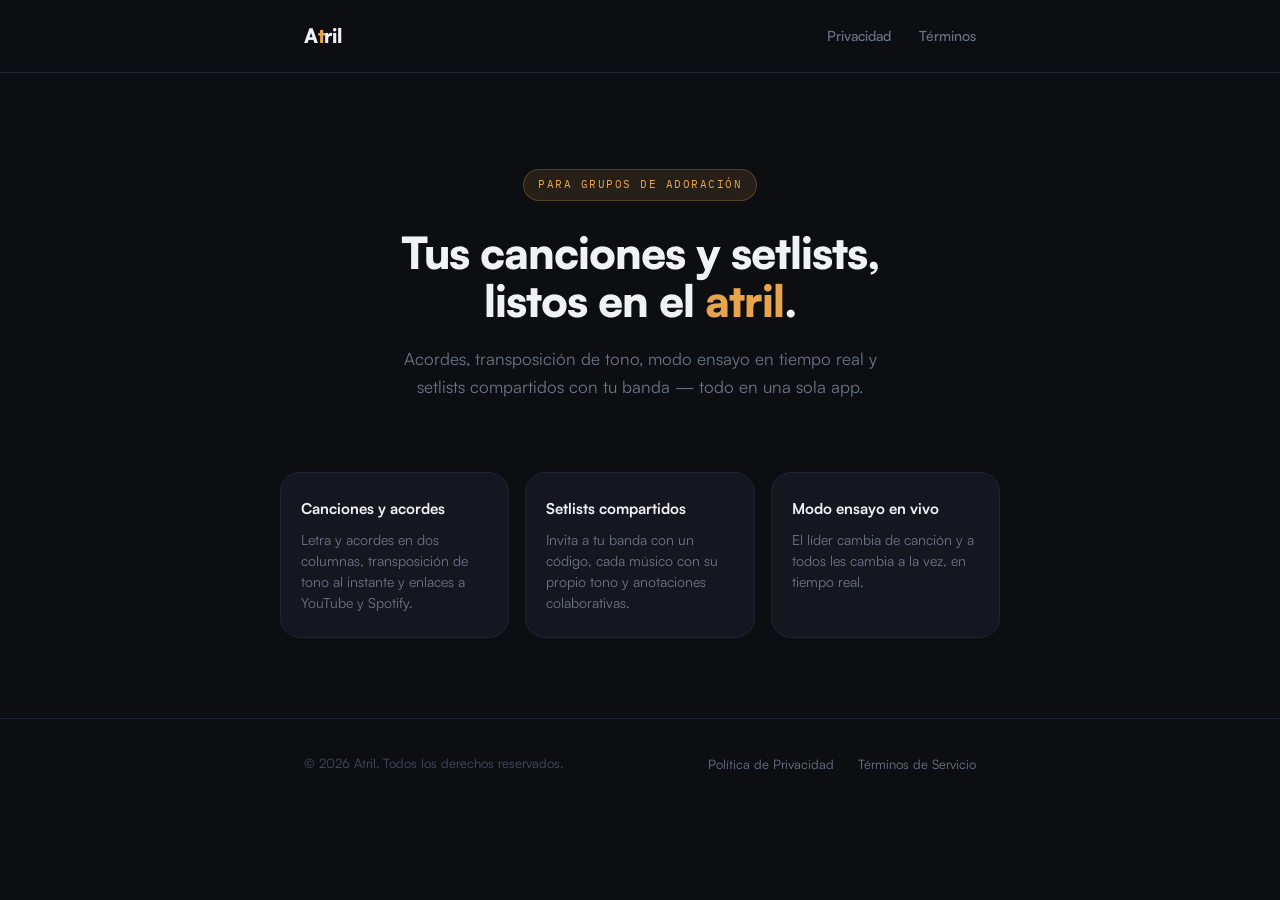
==== index.html @ 2d499328 "Web publica de Atril: landing, politica de privacidad y terminos Sitio estatico simple (sin build st" ====
<!doctype html>
<html lang="es">
<head>
<meta charset="utf-8">
<meta name="viewport" content="width=device-width, initial-scale=1">
<title>Atril — Canciones y setlists para tu grupo de adoración</title>
<meta name="description" content="Atril es la app de canciones y setlists para grupos de adoración: acordes, transposición, modo ensayo en tiempo real y más.">
<link rel="icon" href="favicon.png">
<link rel="preconnect" href="https://fonts.googleapis.com">
<link href="https://fonts.googleapis.com/css2?family=IBM+Plex+Mono:wght@500&display=swap" rel="stylesheet">
<link rel="stylesheet" href="style.css">
</head>
<body>

<header class="site-header">
  <div class="wrap">
    <div class="wordmark">A<span>t</span>ril</div>
    <nav>
      <a href="privacy/">Privacidad</a>
      <a href="terms/">Términos</a>
    </nav>
  </div>
</header>

<main>
  <section class="hero wrap">
    <span class="tag">Para grupos de adoración</span>
    <h1>Tus canciones y setlists,<br>listos en el <span>atril</span>.</h1>
    <p>Acordes, transposición de tono, modo ensayo en tiempo real y setlists compartidos con tu banda — todo en una sola app.</p>
  </section>

  <section class="wrap features">
    <div class="feature">
      <h3>Canciones y acordes</h3>
      <p>Letra y acordes en dos columnas, transposición de tono al instante y enlaces a YouTube y Spotify.</p>
    </div>
    <div class="feature">
      <h3>Setlists compartidos</h3>
      <p>Invita a tu banda con un código, cada músico con su propio tono y anotaciones colaborativas.</p>
    </div>
    <div class="feature">
      <h3>Modo ensayo en vivo</h3>
      <p>El líder cambia de canción y a todos les cambia a la vez, en tiempo real.</p>
    </div>
  </section>
</main>

<footer class="site-footer">
  <div class="wrap">
    <p>&copy; 2026 Atril. Todos los derechos reservados.</p>
    <nav>
      <a href="privacy/">Política de Privacidad</a>
      <a href="terms/">Términos de Servicio</a>
    </nav>
  </div>
</footer>

</body>
</html>
---- style.css ----
@font-face {
  font-family: 'Satoshi';
  src: url('assets/fonts/Satoshi-Regular.otf') format('opentype');
  font-weight: 400;
  font-display: swap;
}
@font-face {
  font-family: 'Satoshi';
  src: url('assets/fonts/Satoshi-Medium.otf') format('opentype');
  font-weight: 500;
  font-display: swap;
}
@font-face {
  font-family: 'Satoshi';
  src: url('assets/fonts/Satoshi-Bold.otf') format('opentype');
  font-weight: 700;
  font-display: swap;
}
@font-face {
  font-family: 'Satoshi';
  src: url('assets/fonts/Satoshi-Black.otf') format('opentype');
  font-weight: 900;
  font-display: swap;
}

:root {
  --background: #0C0E12;
  --surface: #141720;
  --surface-hover: #1A1E2A;
  --elevated: #1E2333;

  --border-subtle: #1E2333;
  --border: #252B3A;
  --border-strong: #333B4F;

  --text-primary: #F0F2F5;
  --text-secondary: #6B7486;
  --text-tertiary: #454D5F;

  --accent: #E8A44A;
  --accent-muted: rgba(232, 164, 74, 0.12);
  --accent-glow: rgba(232, 164, 74, 0.06);
  --accent-secondary: #4A9EAF;

  --danger: #C4564A;

  --radius-sm: 10px;
  --radius-md: 14px;
  --radius-lg: 20px;
  --radius-xl: 28px;

  --max-width: 720px;
}

* { box-sizing: border-box; }

html { color-scheme: dark; }

body {
  margin: 0;
  background: var(--background);
  color: var(--text-primary);
  font-family: 'Satoshi', -apple-system, BlinkMacSystemFont, 'Segoe UI', sans-serif;
  font-weight: 400;
  line-height: 1.6;
  -webkit-font-smoothing: antialiased;
}

a { color: var(--accent); text-decoration: none; }
a:hover { text-decoration: underline; }

.wrap {
  max-width: var(--max-width);
  margin: 0 auto;
  padding: 0 24px;
}

/* Header */
.site-header {
  border-bottom: 1px solid var(--border-subtle);
  padding: 20px 0;
}
.site-header .wrap {
  display: flex;
  align-items: center;
  justify-content: space-between;
}
.wordmark {
  font-family: 'Satoshi', sans-serif;
  font-weight: 900;
  font-size: 20px;
  letter-spacing: -0.3px;
  color: var(--text-primary);
}
.wordmark span { color: var(--accent); }
.site-header nav a {
  color: var(--text-secondary);
  font-weight: 500;
  font-size: 14px;
  margin-left: 24px;
}
.site-header nav a:hover { color: var(--text-primary); text-decoration: none; }

/* Hero */
.hero {
  padding: 96px 0 72px;
  text-align: center;
}
.hero .tag {
  display: inline-block;
  font-family: 'IBM Plex Mono', monospace;
  font-size: 11px;
  letter-spacing: 1.5px;
  text-transform: uppercase;
  color: var(--accent);
  background: var(--accent-muted);
  border: 1px solid rgba(232, 164, 74, 0.25);
  border-radius: 999px;
  padding: 6px 14px;
  margin-bottom: 28px;
}
.hero h1 {
  font-family: 'Satoshi', sans-serif;
  font-weight: 900;
  font-size: 44px;
  letter-spacing: -1px;
  line-height: 1.1;
  margin: 0 0 20px;
}
.hero h1 span { color: var(--accent); }
.hero p {
  color: var(--text-secondary);
  font-size: 17px;
  max-width: 480px;
  margin: 0 auto;
}

/* Feature grid */
.features {
  display: grid;
  grid-template-columns: repeat(3, 1fr);
  gap: 16px;
  padding: 0 0 80px;
}
.feature {
  background: var(--surface);
  border: 1px solid var(--border-subtle);
  border-radius: var(--radius-lg);
  padding: 24px 20px;
}
.feature h3 {
  font-size: 15px;
  font-weight: 700;
  margin: 0 0 8px;
}
.feature p {
  color: var(--text-secondary);
  font-size: 14px;
  margin: 0;
  line-height: 1.5;
}

/* Legal document pages */
.legal-header {
  padding: 56px 0 32px;
  border-bottom: 1px solid var(--border-subtle);
}
.legal-header .back {
  display: inline-flex;
  align-items: center;
  gap: 6px;
  color: var(--text-secondary);
  font-size: 14px;
  font-weight: 500;
  margin-bottom: 24px;
}
.legal-header .back:hover { color: var(--text-primary); text-decoration: none; }
.legal-header h1 {
  font-family: 'Satoshi', sans-serif;
  font-weight: 900;
  font-size: 32px;
  letter-spacing: -0.6px;
  margin: 0 0 10px;
}
.legal-header .updated {
  font-family: 'IBM Plex Mono', monospace;
  font-size: 12px;
  color: var(--text-tertiary);
  letter-spacing: 0.3px;
}

.legal-body { padding: 40px 0 100px; }

.toc {
  background: var(--surface);
  border: 1px solid var(--border-subtle);
  border-radius: var(--radius-lg);
  padding: 20px 24px;
  margin-bottom: 48px;
}
.toc p {
  font-family: 'IBM Plex Mono', monospace;
  font-size: 11px;
  letter-spacing: 0.8px;
  text-transform: uppercase;
  color: var(--text-tertiary);
  margin: 0 0 12px;
}
.toc ol {
  margin: 0;
  padding-left: 20px;
  columns: 2;
  column-gap: 24px;
}
.toc li { font-size: 14px; margin-bottom: 8px; }
.toc a { color: var(--text-secondary); }
.toc a:hover { color: var(--accent); text-decoration: none; }

.legal-body section {
  margin-bottom: 40px;
  scroll-margin-top: 24px;
}
.legal-body h2 {
  font-size: 20px;
  font-weight: 700;
  letter-spacing: -0.2px;
  margin: 0 0 14px;
  padding-top: 8px;
}
.legal-body h2 .num {
  font-family: 'IBM Plex Mono', monospace;
  color: var(--accent);
  font-weight: 500;
  margin-right: 10px;
  font-size: 16px;
}
.legal-body p { color: var(--text-secondary); margin: 0 0 14px; font-size: 15px; }
.legal-body ul { color: var(--text-secondary); font-size: 15px; padding-left: 20px; margin: 0 0 14px; }
.legal-body li { margin-bottom: 8px; }
.legal-body strong { color: var(--text-primary); font-weight: 700; }
.legal-body .callout {
  background: var(--surface);
  border: 1px solid var(--border-subtle);
  border-left: 3px solid var(--accent);
  border-radius: var(--radius-sm);
  padding: 14px 18px;
  font-size: 14px;
  color: var(--text-secondary);
}

/* Footer */
.site-footer {
  border-top: 1px solid var(--border-subtle);
  padding: 32px 0;
}
.site-footer .wrap {
  display: flex;
  align-items: center;
  justify-content: space-between;
  flex-wrap: wrap;
  gap: 12px;
}
.site-footer p {
  color: var(--text-tertiary);
  font-size: 13px;
  margin: 0;
}
.site-footer nav a {
  color: var(--text-secondary);
  font-size: 13px;
  margin-left: 20px;
}

@media (max-width: 640px) {
  .hero h1 { font-size: 32px; }
  .features { grid-template-columns: 1fr; }
  .toc ol { columns: 1; }
  .legal-header h1 { font-size: 26px; }
  .site-footer .wrap { flex-direction: column; align-items: flex-start; }
  .site-footer nav a { margin-left: 0; margin-right: 16px; }
}
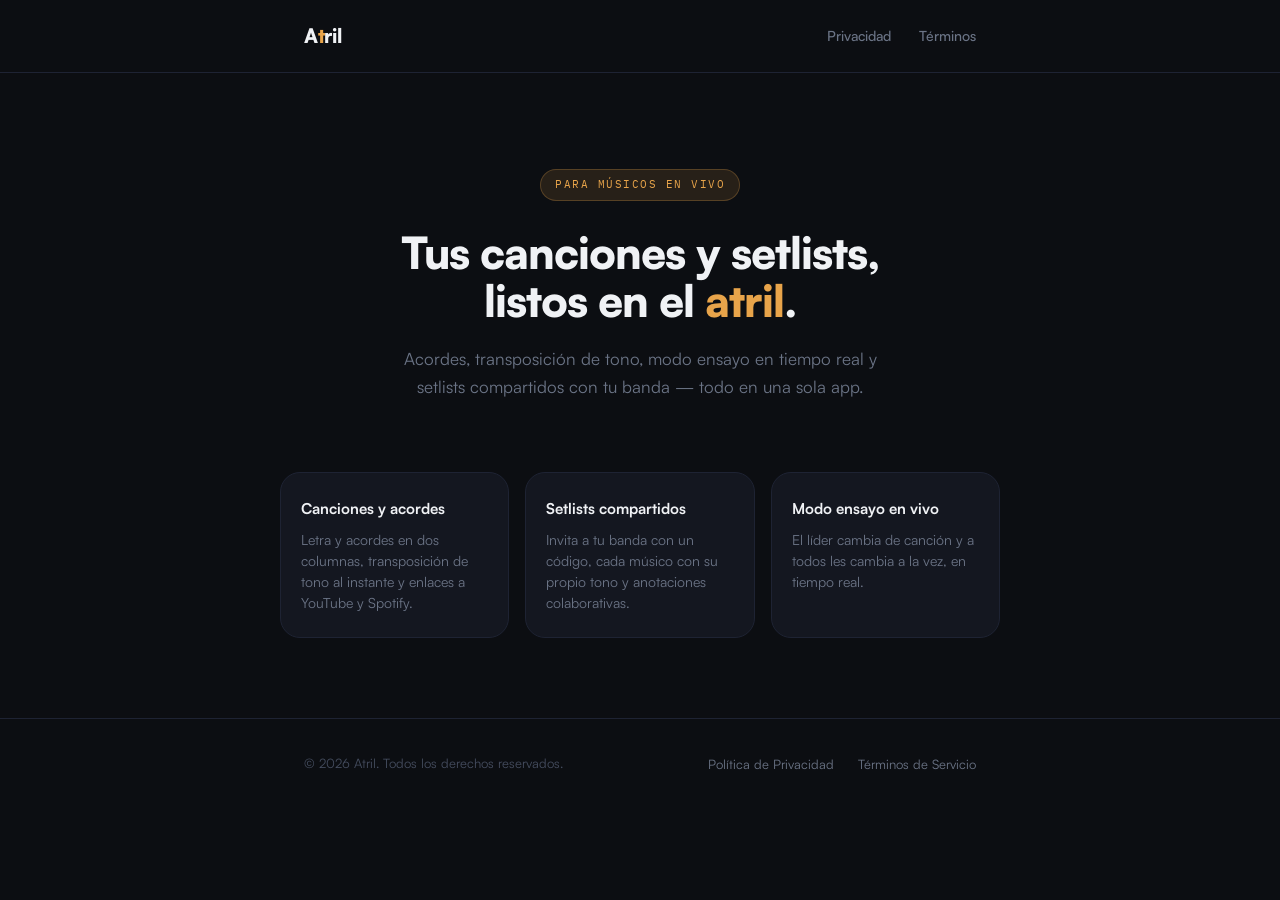
==== commit 8c253fa0: "Abrir el posicionamiento de la web: musicos y bandas, no solo iglesias Atril sirve para cualquier gr" ====
--- a/index.html
+++ b/index.html
@@ -3,8 +3,8 @@
 <head>
 <meta charset="utf-8">
 <meta name="viewport" content="width=device-width, initial-scale=1">
-<title>Atril — Canciones y setlists para tu grupo de adoración</title>
-<meta name="description" content="Atril es la app de canciones y setlists para grupos de adoración: acordes, transposición, modo ensayo en tiempo real y más.">
+<title>Atril — Canciones y setlists para músicos en vivo</title>
+<meta name="description" content="Atril es la app de canciones y setlists para músicos y bandas: acordes, transposición, modo ensayo en tiempo real y más.">
 <link rel="icon" href="favicon.png">
 <link rel="preconnect" href="https://fonts.googleapis.com">
 <link href="https://fonts.googleapis.com/css2?family=IBM+Plex+Mono:wght@500&display=swap" rel="stylesheet">
@@ -24,7 +24,7 @@
 
 <main>
   <section class="hero wrap">
-    <span class="tag">Para grupos de adoración</span>
+    <span class="tag">Para músicos en vivo</span>
     <h1>Tus canciones y setlists,<br>listos en el <span>atril</span>.</h1>
     <p>Acordes, transposición de tono, modo ensayo en tiempo real y setlists compartidos con tu banda — todo en una sola app.</p>
   </section>
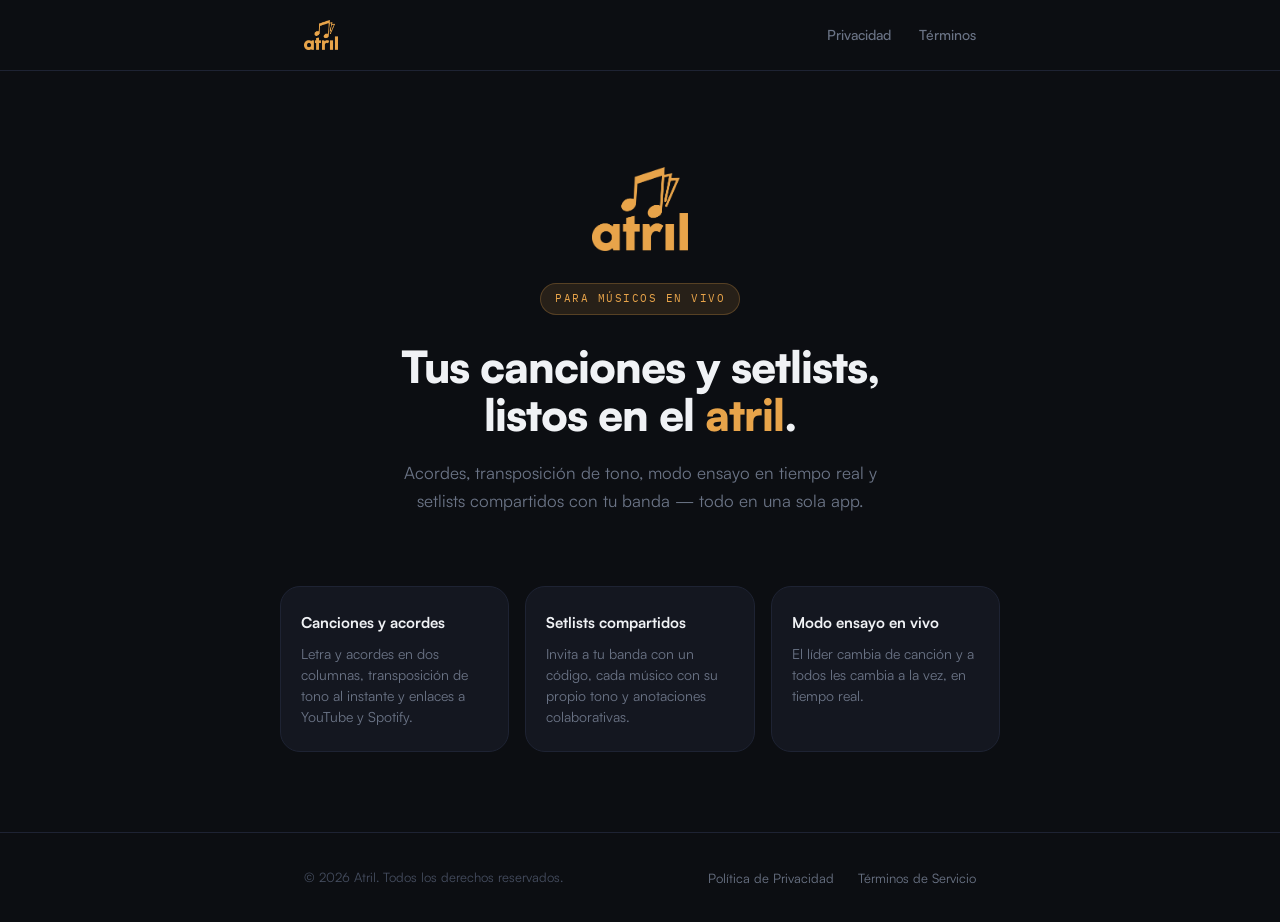
==== commit b762fed1: "Usar el logo real en la web Sustituye el wordmark hecho con CSS por el logo definitivo (naranja sobr" ====
--- a/index.html
+++ b/index.html
@@ -14,7 +14,7 @@
 
 <header class="site-header">
   <div class="wrap">
-    <div class="wordmark">A<span>t</span>ril</div>
+    <div class="wordmark"><img src="assets/logo.png" alt="Atril"></div>
     <nav>
       <a href="privacy/">Privacidad</a>
       <a href="terms/">Términos</a>
@@ -24,6 +24,7 @@
 
 <main>
   <section class="hero wrap">
+    <img class="hero-logo" src="assets/logo.png" alt="Atril">
     <span class="tag">Para músicos en vivo</span>
     <h1>Tus canciones y setlists,<br>listos en el <span>atril</span>.</h1>
     <p>Acordes, transposición de tono, modo ensayo en tiempo real y setlists compartidos con tu banda — todo en una sola app.</p>
--- a/style.css
+++ b/style.css
@@ -86,13 +86,14 @@
   justify-content: space-between;
 }
 .wordmark {
-  font-family: 'Satoshi', sans-serif;
-  font-weight: 900;
-  font-size: 20px;
-  letter-spacing: -0.3px;
-  color: var(--text-primary);
-}
-.wordmark span { color: var(--accent); }
+  display: block;
+  line-height: 0;
+}
+.wordmark img {
+  height: 30px;
+  width: auto;
+  display: block;
+}
 .site-header nav a {
   color: var(--text-secondary);
   font-weight: 500;
@@ -105,6 +106,12 @@
 .hero {
   padding: 96px 0 72px;
   text-align: center;
+}
+.hero .hero-logo {
+  height: 84px;
+  width: auto;
+  display: block;
+  margin: 0 auto 32px;
 }
 .hero .tag {
   display: inline-block;
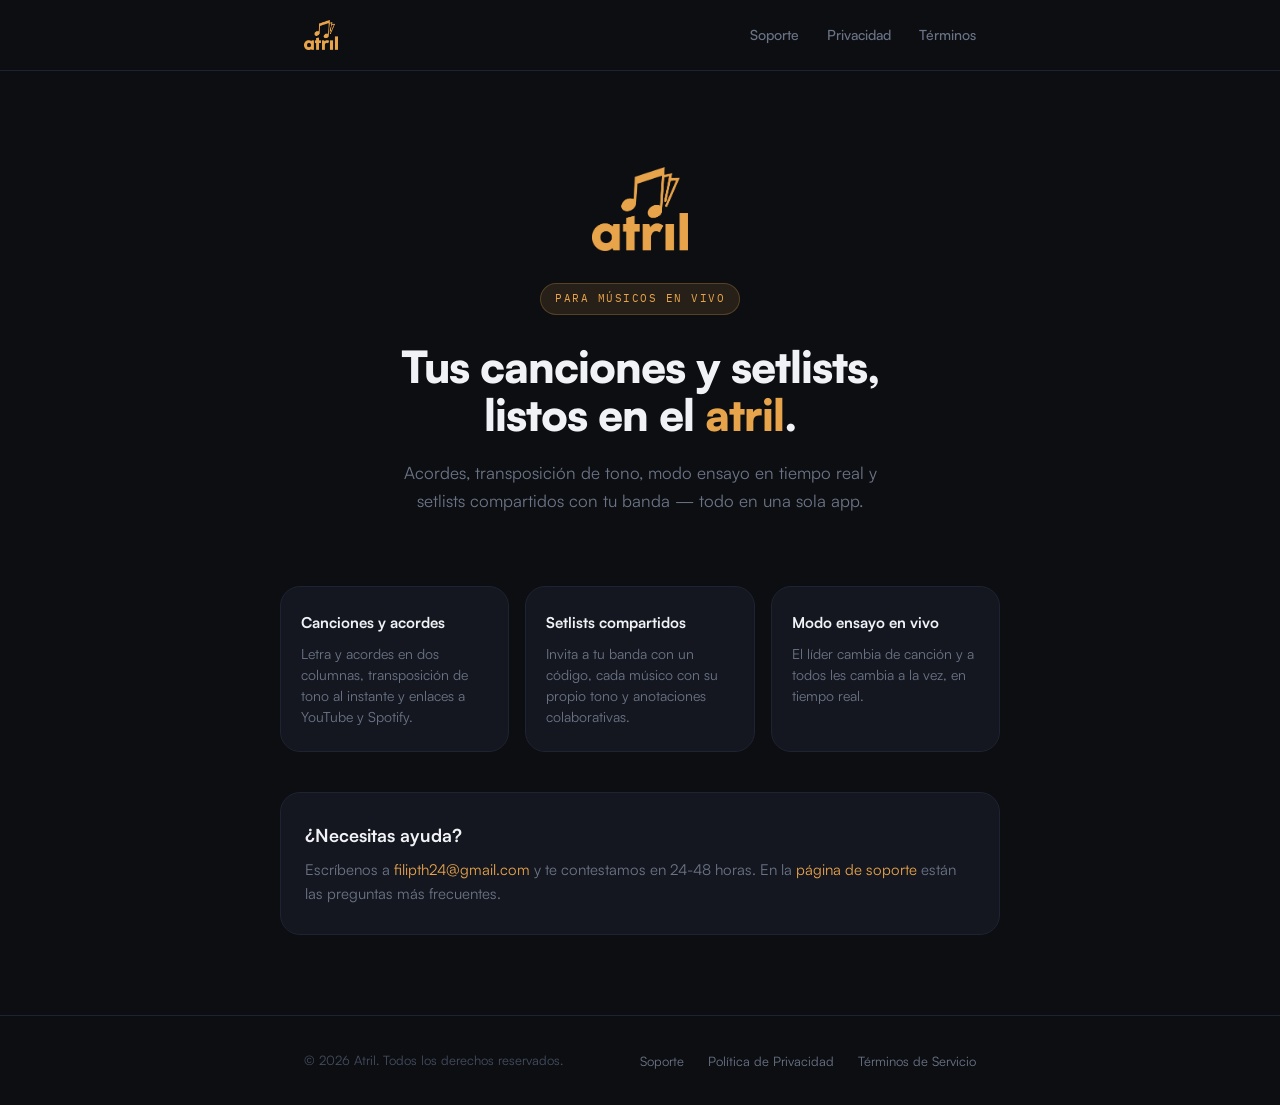
==== commit 17233d94: "Pagina de soporte en los dos idiomas, y un solo correo de contacto Apple rechazo la 1.0 por la guia " ====
--- a/index.html
+++ b/index.html
@@ -16,6 +16,7 @@
   <div class="wrap">
     <div class="wordmark"><img src="assets/logo.png" alt="Atril"></div>
     <nav>
+      <a href="support/">Soporte</a>
       <a href="privacy/">Privacidad</a>
       <a href="terms/">Términos</a>
     </nav>
@@ -44,12 +45,18 @@
       <p>El líder cambia de canción y a todos les cambia a la vez, en tiempo real.</p>
     </div>
   </section>
+
+  <section class="wrap support-cta">
+    <h2>¿Necesitas ayuda?</h2>
+    <p>Escríbenos a <a href="mailto:filipth24@gmail.com">filipth24@gmail.com</a> y te contestamos en 24-48 horas. En la <a href="support/">página de soporte</a> están las preguntas más frecuentes.</p>
+  </section>
 </main>
 
 <footer class="site-footer">
   <div class="wrap">
     <p>&copy; 2026 Atril. Todos los derechos reservados.</p>
     <nav>
+      <a href="support/">Soporte</a>
       <a href="privacy/">Política de Privacidad</a>
       <a href="terms/">Términos de Servicio</a>
     </nav>
--- a/style.css
+++ b/style.css
@@ -147,7 +147,7 @@
   display: grid;
   grid-template-columns: repeat(3, 1fr);
   gap: 16px;
-  padding: 0 0 80px;
+  padding: 0 0 40px;
 }
 .feature {
   background: var(--surface);
@@ -165,6 +165,28 @@
   font-size: 14px;
   margin: 0;
   line-height: 1.5;
+}
+
+/* Bloque de ayuda del inicio. Apple (guía 1.5) pide que la dirección de
+   soporte lleve a una página donde el usuario pueda preguntar, así que el
+   contacto se ve también aquí, sin tener que navegar. */
+.support-cta {
+  background: var(--surface);
+  border: 1px solid var(--border-subtle);
+  border-radius: var(--radius-lg);
+  padding: 28px 24px;
+  margin-bottom: 80px;
+}
+.support-cta h2 {
+  font-size: 18px;
+  font-weight: 700;
+  margin: 0 0 8px;
+}
+.support-cta p {
+  color: var(--text-secondary);
+  font-size: 15px;
+  margin: 0;
+  line-height: 1.6;
 }
 
 /* Legal document pages */
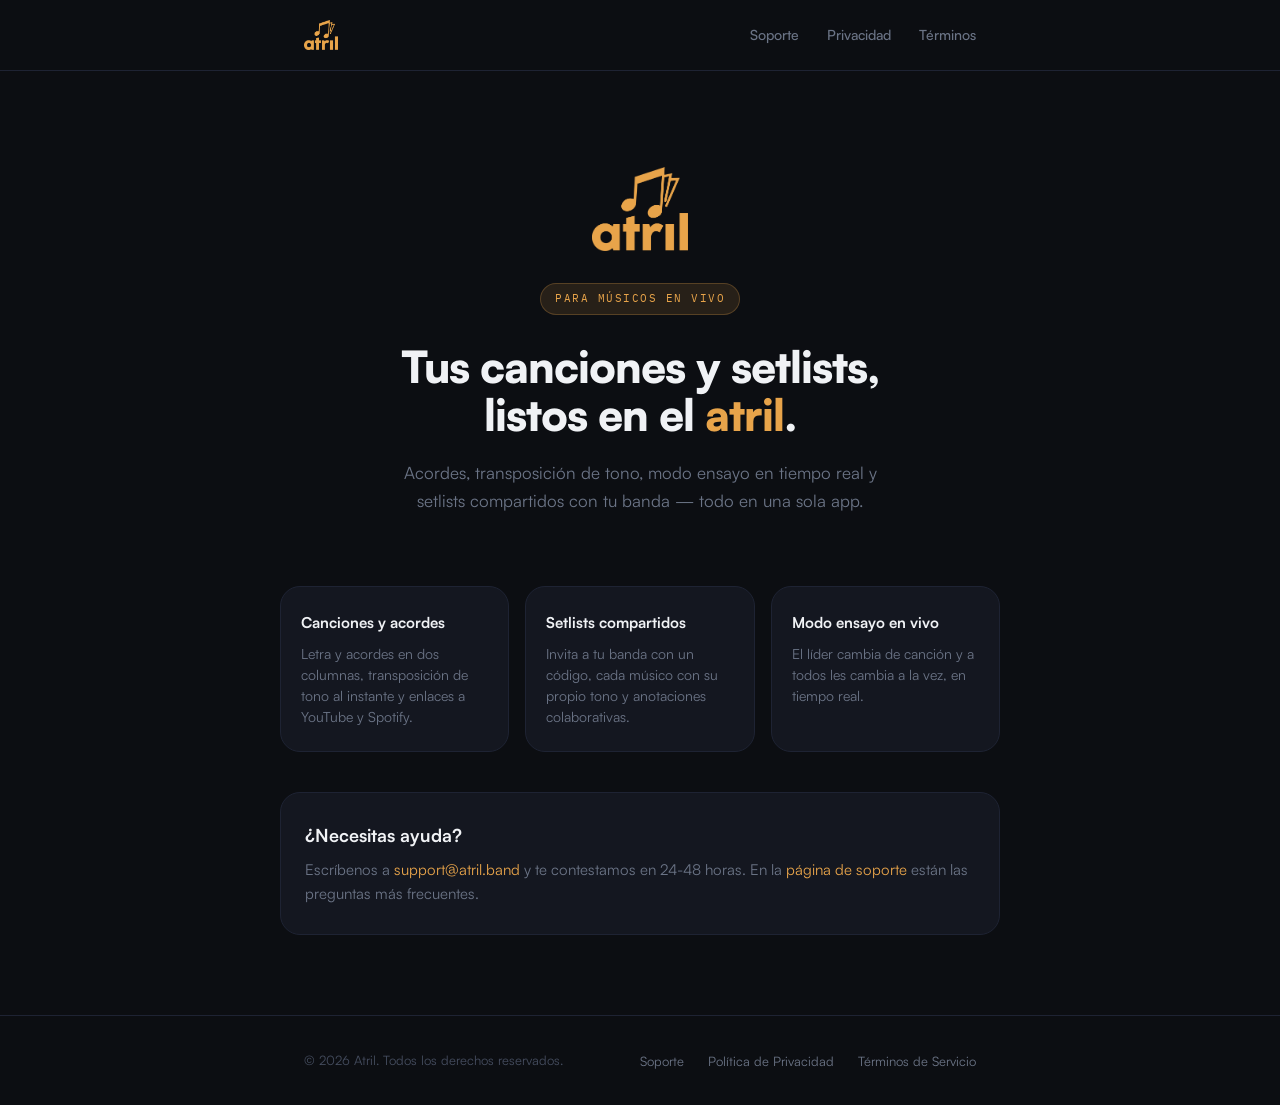
==== commit 4150cd6f: "El contacto pasa a support@atril.band Un gmail como contacto oficial de una app de pago canta, y aho" ====
--- a/index.html
+++ b/index.html
@@ -48,7 +48,7 @@
 
   <section class="wrap support-cta">
     <h2>¿Necesitas ayuda?</h2>
-    <p>Escríbenos a <a href="mailto:filipth24@gmail.com">filipth24@gmail.com</a> y te contestamos en 24-48 horas. En la <a href="support/">página de soporte</a> están las preguntas más frecuentes.</p>
+    <p>Escríbenos a <a href="mailto:support@atril.band">support@atril.band</a> y te contestamos en 24-48 horas. En la <a href="support/">página de soporte</a> están las preguntas más frecuentes.</p>
   </section>
 </main>
 
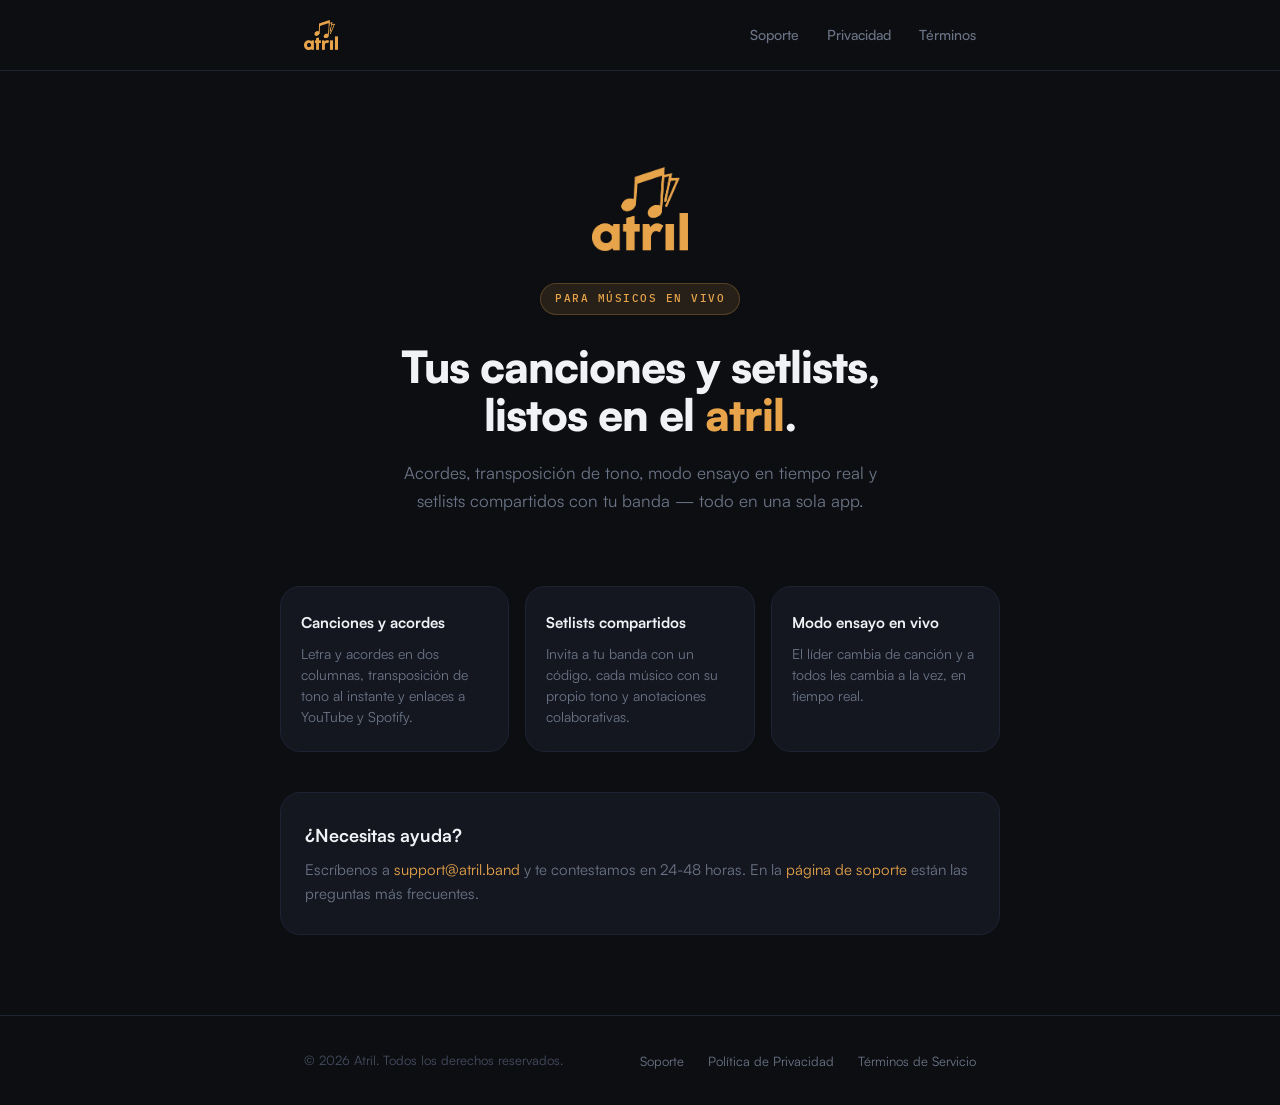
==== commit 66c12b13: "Fuentes servidas desde aqui, y edad minima en los terminos Las siete paginas pedian IBM Plex Mono a " ====
--- a/index.html
+++ b/index.html
@@ -6,8 +6,6 @@
 <title>Atril — Canciones y setlists para músicos en vivo</title>
 <meta name="description" content="Atril es la app de canciones y setlists para músicos y bandas: acordes, transposición, modo ensayo en tiempo real y más.">
 <link rel="icon" href="favicon.png">
-<link rel="preconnect" href="https://fonts.googleapis.com">
-<link href="https://fonts.googleapis.com/css2?family=IBM+Plex+Mono:wght@500&display=swap" rel="stylesheet">
 <link rel="stylesheet" href="style.css">
 </head>
 <body>
--- a/style.css
+++ b/style.css
@@ -20,6 +20,20 @@
   font-family: 'Satoshi';
   src: url('assets/fonts/Satoshi-Black.otf') format('opentype');
   font-weight: 900;
+  font-display: swap;
+}
+
+/* IBM Plex Mono servida desde aquí, no desde Google.
+   Antes las siete páginas la pedían a fonts.googleapis.com, y eso manda la IP
+   de cada visitante a Google sin que nadie lo haya consentido — justo lo que
+   un tribunal alemán condenó en 2022. Satoshi ya estaba servida desde aquí;
+   esta se había quedado fuera.
+   Es el mismo archivo que lleva la app dentro, así que la web y la app
+   escriben los acordes exactamente igual. */
+@font-face {
+  font-family: 'IBM Plex Mono';
+  src: url('assets/fonts/IBMPlexMono_500Medium.ttf') format('truetype');
+  font-weight: 500;
   font-display: swap;
 }
 
